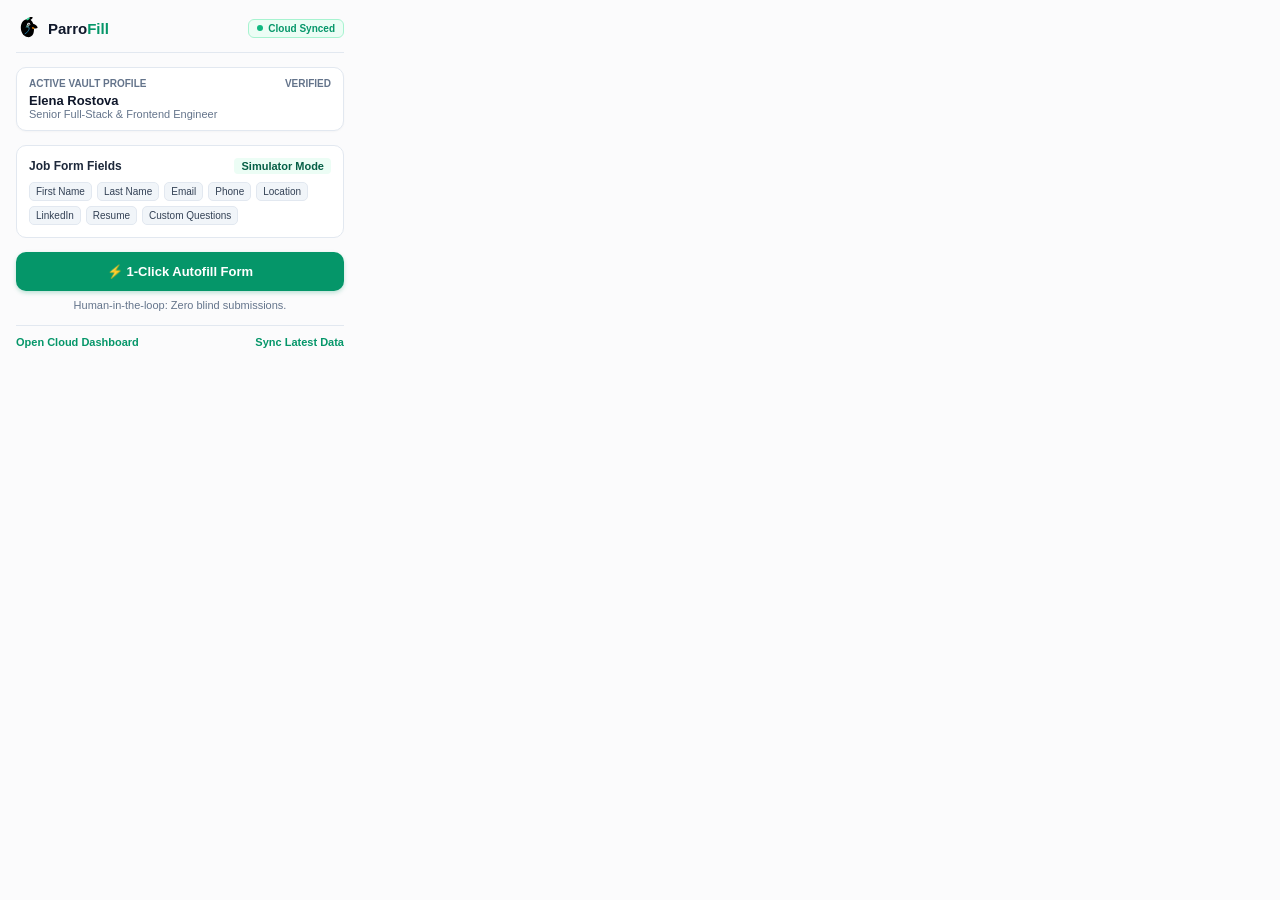
==== public/extension/popup.html @ 77065a49 "feat: initialize ParroFill web application Set up the project structure with React, Vite, Tailwind C" ====
<!DOCTYPE html>
<html lang="en">
<head>
  <meta charset="UTF-8">
  <meta name="viewport" content="width=device-width, initial-scale=1.0">
  <title>ParroFill Extension</title>
  <style>
    * {
      box-sizing: border-box;
      margin: 0;
      padding: 0;
      font-family: -apple-system, BlinkMacSystemFont, "Segoe UI", Roboto, Helvetica, Arial, sans-serif;
    }
    body {
      width: 360px;
      background: #fbfbfc;
      color: #0f172a;
      padding: 16px;
      font-size: 13px;
    }
    .header {
      display: flex;
      align-items: center;
      justify-content: space-between;
      padding-bottom: 12px;
      border-bottom: 1px solid #e2e8f0;
      margin-bottom: 14px;
    }
    .brand {
      display: flex;
      align-items: center;
      gap: 8px;
    }
    .logo-img {
      width: 24px;
      height: 24px;
    }
    .brand-title {
      font-size: 15px;
      font-weight: 800;
      color: #0f172a;
    }
    .brand-title span {
      color: #059669;
    }
    .sync-status {
      display: flex;
      align-items: center;
      gap: 5px;
      font-size: 10px;
      font-weight: 600;
      color: #059669;
      background: #ecfdf5;
      padding: 3px 8px;
      border-radius: 6px;
      border: 1px solid #a7f3d0;
    }
    .dot {
      width: 6px;
      height: 6px;
      border-radius: 50%;
      background: #10b981;
    }
    .profile-card {
      background: #ffffff;
      border: 1px solid #e2e8f0;
      border-radius: 10px;
      padding: 10px 12px;
      margin-bottom: 14px;
      box-shadow: 0 1px 2px rgba(0,0,0,0.03);
    }
    .profile-card-header {
      font-size: 10px;
      text-transform: uppercase;
      font-weight: 700;
      color: #64748b;
      margin-bottom: 4px;
      display: flex;
      justify-content: space-between;
    }
    .profile-name {
      font-size: 13px;
      font-weight: 700;
      color: #0f172a;
    }
    .profile-role {
      font-size: 11px;
      color: #64748b;
    }
    .detection-box {
      background: #ffffff;
      border: 1px solid #e2e8f0;
      border-radius: 10px;
      padding: 12px;
      margin-bottom: 14px;
    }
    .detection-header {
      display: flex;
      justify-content: space-between;
      align-items: center;
      margin-bottom: 8px;
    }
    .detection-title {
      font-weight: 700;
      font-size: 12px;
      color: #1e293b;
    }
    .fields-count {
      background: #ecfdf5;
      color: #065f46;
      font-weight: 700;
      font-size: 11px;
      padding: 2px 7px;
      border-radius: 4px;
    }
    .fields-list {
      display: flex;
      flex-wrap: wrap;
      gap: 5px;
      margin-top: 6px;
      max-height: 90px;
      overflow-y: auto;
    }
    .field-tag {
      background: #f1f5f9;
      border: 1px solid #e2e8f0;
      padding: 3px 6px;
      border-radius: 5px;
      font-size: 10px;
      color: #334155;
    }
    .field-tag.filled {
      background: #ecfdf5;
      border-color: #6ee7b7;
      color: #065f46;
      font-weight: 600;
    }
    .btn-autofill {
      width: 100%;
      background: #059669;
      color: #ffffff;
      border: none;
      border-radius: 10px;
      padding: 12px;
      font-size: 13px;
      font-weight: 700;
      cursor: pointer;
      display: flex;
      align-items: center;
      justify-content: center;
      gap: 8px;
      box-shadow: 0 2px 4px rgba(5, 150, 105, 0.25);
      transition: background 0.15s;
    }
    .btn-autofill:hover {
      background: #047857;
    }
    .btn-autofill:disabled {
      background: #94a3b8;
      cursor: not-allowed;
    }
    .review-banner {
      margin-top: 10px;
      padding: 8px 10px;
      border-radius: 8px;
      background: #ecfdf5;
      border: 1px solid #a7f3d0;
      color: #065f46;
      font-size: 11px;
      line-height: 1.4;
      display: none;
    }
    .footer-links {
      display: flex;
      justify-content: space-between;
      margin-top: 14px;
      padding-top: 10px;
      border-top: 1px solid #e2e8f0;
      font-size: 11px;
    }
    .footer-links a {
      color: #059669;
      text-decoration: none;
      font-weight: 600;
    }
    .footer-links a:hover {
      text-decoration: underline;
    }
    .helper-text {
      font-size: 11px;
      color: #64748b;
      text-align: center;
      margin-top: 8px;
    }
  </style>
</head>
<body>
  <div class="header">
    <div class="brand">
      <img src="icon.svg" alt="ParroFill" class="logo-img">
      <div class="brand-title">Parro<span>Fill</span></div>
    </div>
    <div class="sync-status">
      <div class="dot"></div>
      <span id="syncText">Cloud Synced</span>
    </div>
  </div>

  <div class="profile-card">
    <div class="profile-card-header">
      <span>Active Vault Profile</span>
      <span id="profileStatus">Verified</span>
    </div>
    <div class="profile-name" id="userName">Elena Rostova</div>
    <div class="profile-role" id="userRole">Senior Full-Stack & Frontend Engineer</div>
  </div>

  <div class="detection-box">
    <div class="detection-header">
      <div class="detection-title">Job Form Fields</div>
      <div class="fields-count" id="fieldsCountBadge">Scanning...</div>
    </div>
    <div class="fields-list" id="fieldsList">
      <div class="field-tag">First Name</div>
      <div class="field-tag">Last Name</div>
      <div class="field-tag">Email</div>
      <div class="field-tag">Phone</div>
      <div class="field-tag">Location</div>
      <div class="field-tag">LinkedIn</div>
      <div class="field-tag">Resume</div>
      <div class="field-tag">Custom Questions</div>
    </div>
  </div>

  <button class="btn-autofill" id="autofillBtn">
    <span>⚡ 1-Click Autofill Form</span>
  </button>

  <div class="review-banner" id="reviewBanner">
    <strong>ParroFill finished the repetitive work!</strong><br>
    Please review all populated fields before submitting.
  </div>

  <div class="helper-text">
    Human-in-the-loop: Zero blind submissions.
  </div>

  <div class="footer-links">
    <a href="#" id="openDashboardLink">Open Cloud Dashboard</a>
    <a href="#" id="syncProfileLink">Sync Latest Data</a>
  </div>

  <script src="popup.js"></script>
</body>
</html>
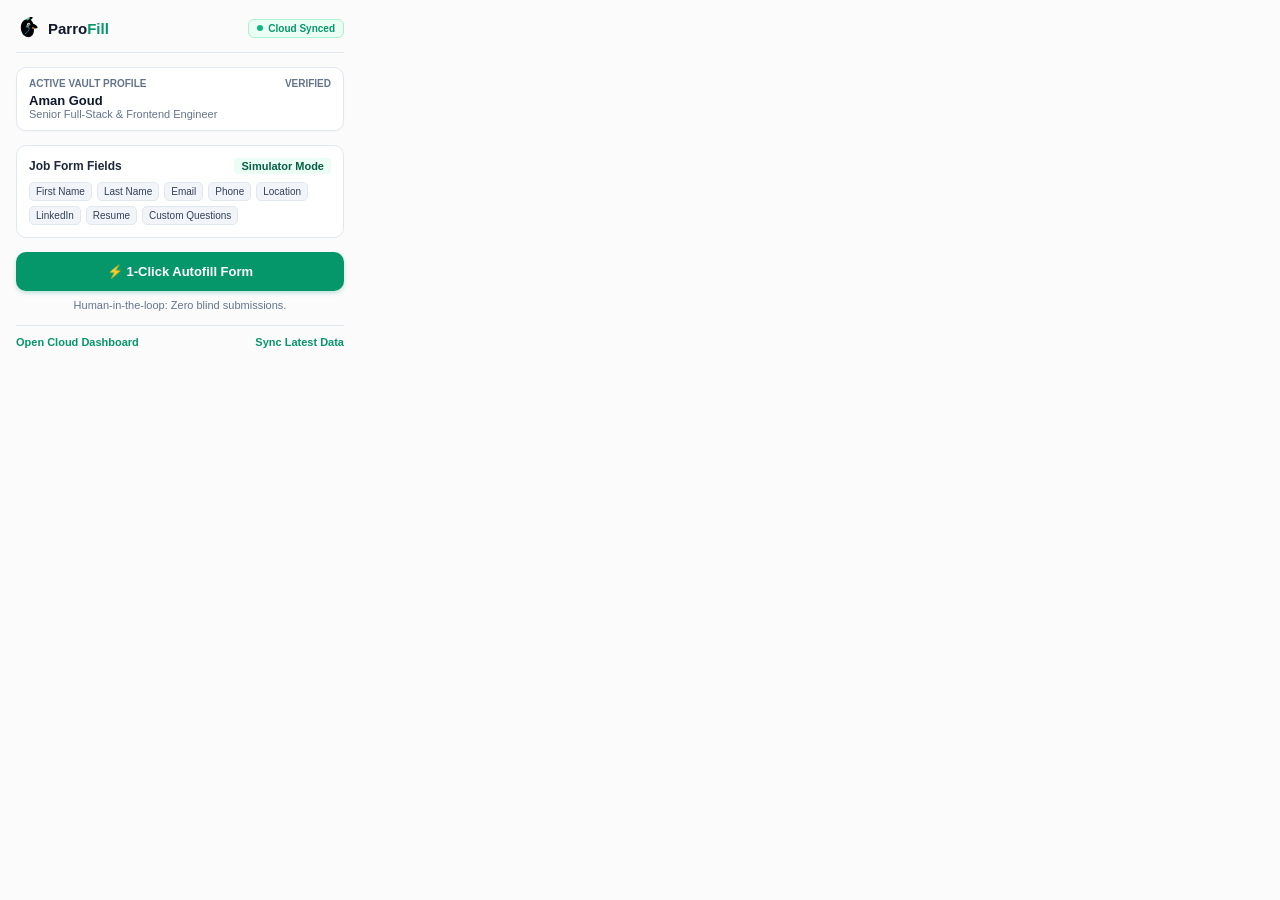
==== commit d87796b4: "feat: modularize backend and update user profile - Decouple API routes and database initialization f" ====
--- a/public/extension/popup.html
+++ b/public/extension/popup.html
@@ -211,7 +211,7 @@
       <span>Active Vault Profile</span>
       <span id="profileStatus">Verified</span>
     </div>
-    <div class="profile-name" id="userName">Elena Rostova</div>
+    <div class="profile-name" id="userName">Aman Goud</div>
     <div class="profile-role" id="userRole">Senior Full-Stack & Frontend Engineer</div>
   </div>
 
